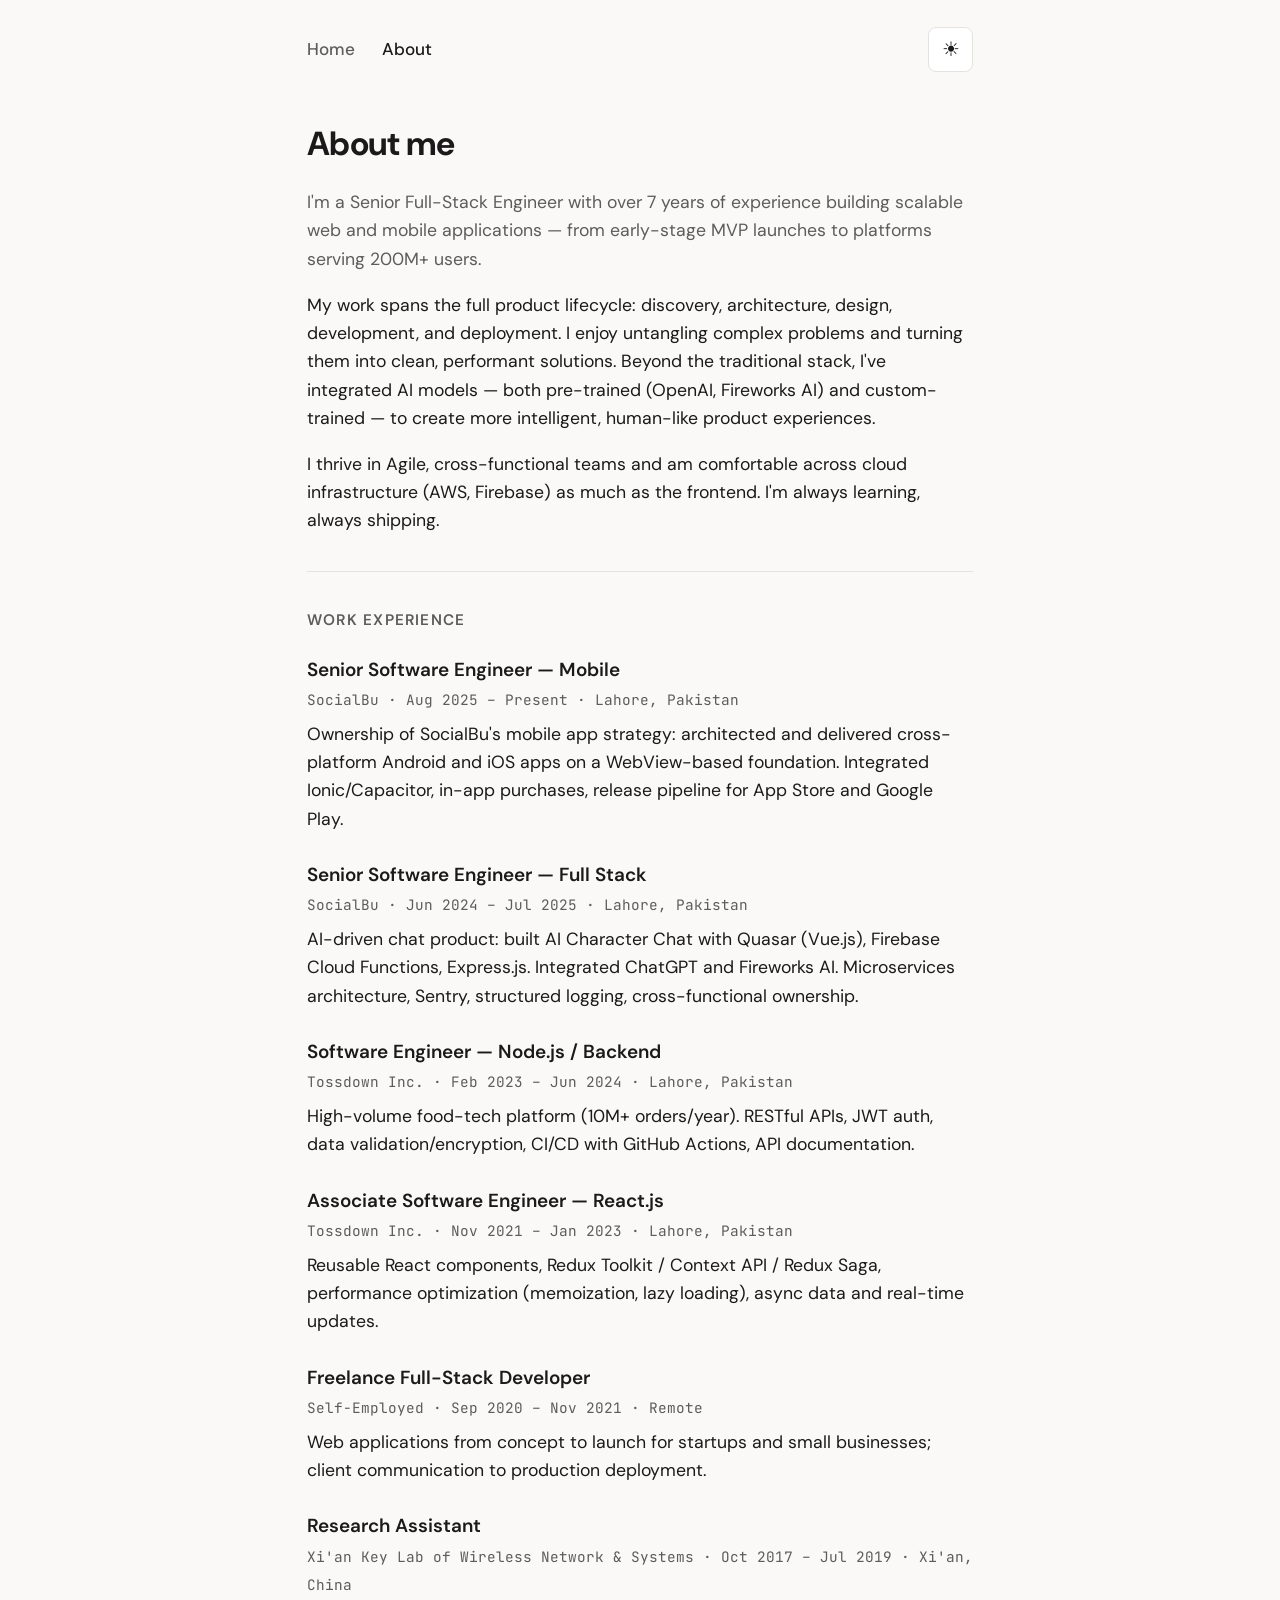
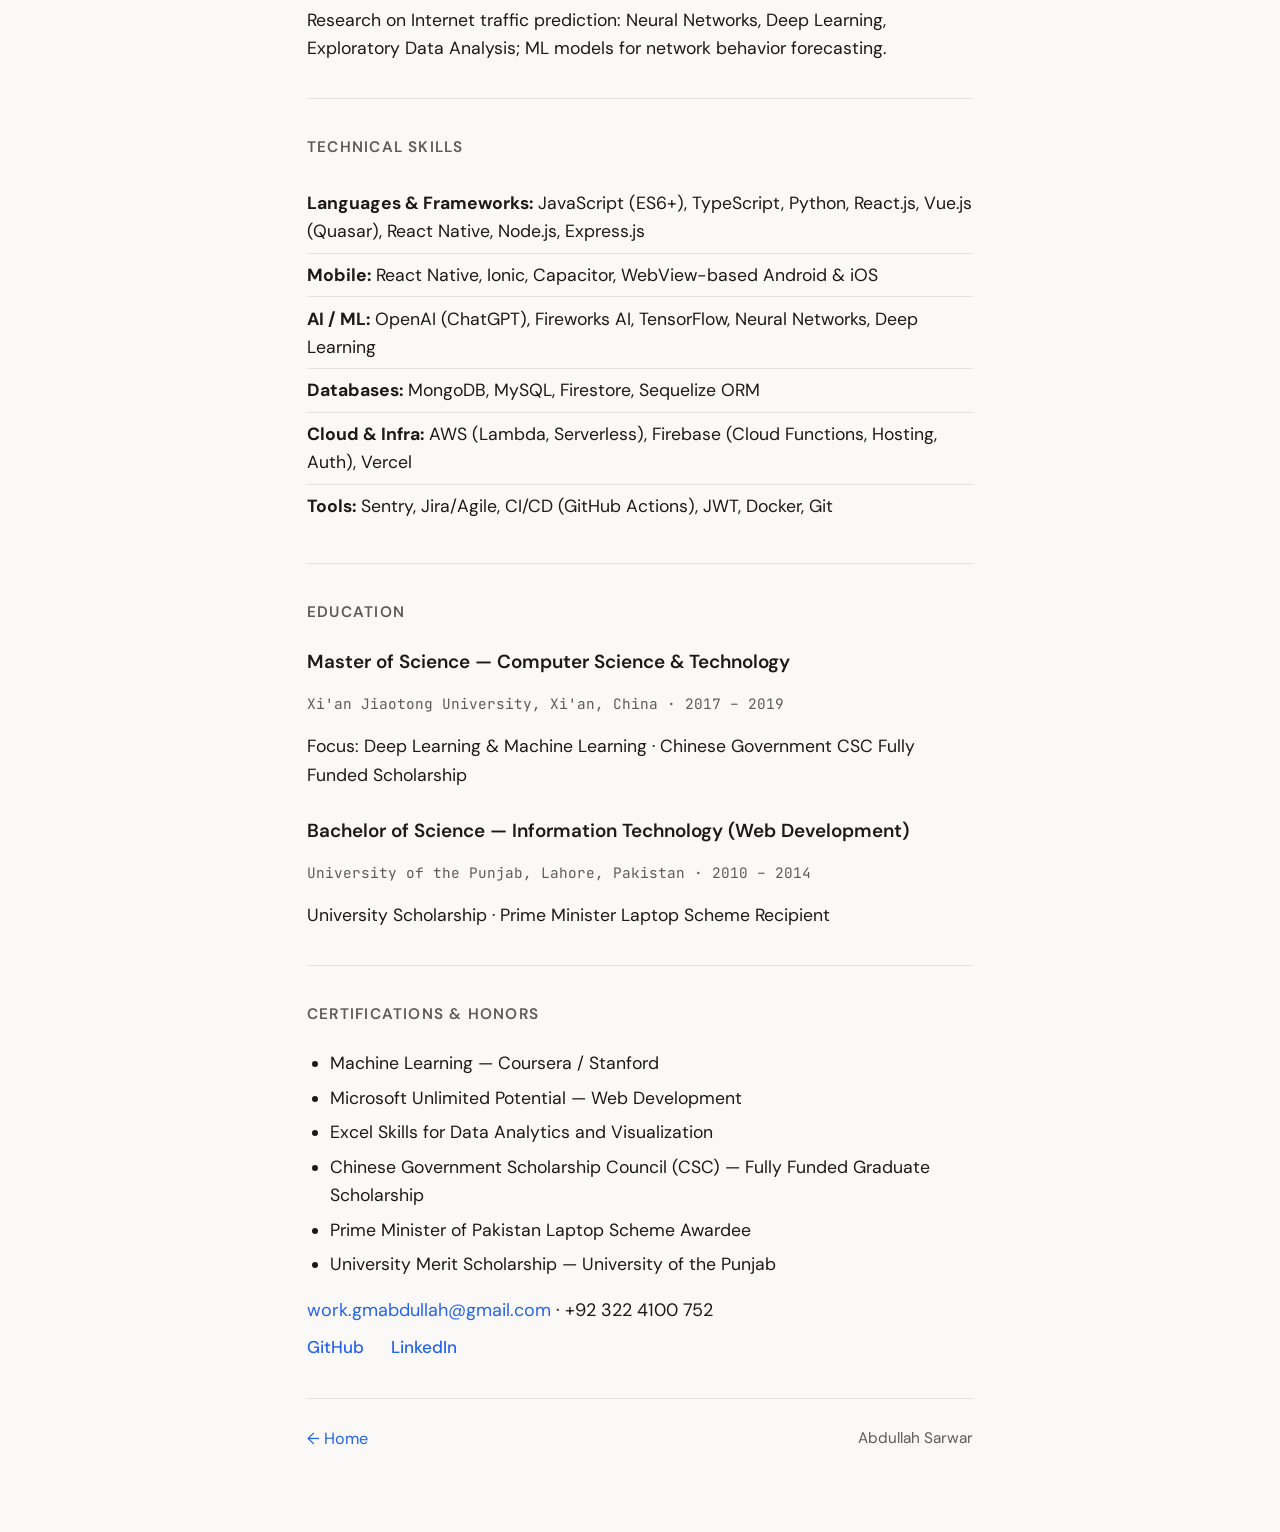
==== about.html @ 2804fb4a "html/css resume added" ====
<!DOCTYPE html>
<html lang="en">
<head>
  <meta charset="UTF-8" />
  <meta name="viewport" content="width=device-width, initial-scale=1.0" />
  <title>About — Abdullah Sarwar</title>
  <meta name="description" content="About Abdullah Sarwar — Senior Full-Stack Engineer, experience, skills, education." />
  <link rel="preconnect" href="https://fonts.googleapis.com" />
  <link rel="preconnect" href="https://fonts.gstatic.com" crossorigin />
  <link href="https://fonts.googleapis.com/css2?family=DM+Sans:ital,opsz,wght@0,9..40,400;0,9..40,500;0,9..40,600;0,9..40,700;1,9..40,400&family=JetBrains+Mono:wght@400;500&display=swap" rel="stylesheet" />
  <link rel="stylesheet" href="styles.css" />
  <script>
    (function(){var t=localStorage.getItem("theme");if(t==="dark"||t==="light")document.documentElement.setAttribute("data-theme",t);
    else if(window.matchMedia&&window.matchMedia("(prefers-color-scheme: dark)").matches)document.documentElement.setAttribute("data-theme","dark");
    else document.documentElement.setAttribute("data-theme","light");})();
  </script>
</head>
<body>
  <div class="page">
    <header class="site-header">
      <nav class="nav">
        <a href="index.html" class="nav-link">Home</a>
        <a href="about.html" class="nav-link active">About</a>
        <button type="button" class="theme-toggle" id="theme-toggle" aria-label="Toggle light/dark mode">
          <span class="theme-icon sun" aria-hidden="true">☀</span>
          <span class="theme-icon moon" aria-hidden="true">☽</span>
        </button>
      </nav>
    </header>

    <main class="main about-page">
      <section class="about-hero">
        <h1 class="about-title">About me</h1>
        <p class="about-lead">
          I'm a Senior Full-Stack Engineer with over 7 years of experience building scalable web and mobile applications — from early-stage MVP launches to platforms serving 200M+ users.
        </p>
        <p>
          My work spans the full product lifecycle: discovery, architecture, design, development, and deployment. I enjoy untangling complex problems and turning them into clean, performant solutions. Beyond the traditional stack, I've integrated AI models — both pre-trained (OpenAI, Fireworks AI) and custom-trained — to create more intelligent, human-like product experiences.
        </p>
        <p>
          I thrive in Agile, cross-functional teams and am comfortable across cloud infrastructure (AWS, Firebase) as much as the frontend. I'm always learning, always shipping.
        </p>
      </section>

      <hr class="divider" />

      <section class="experience">
        <h2 class="section-title">Work Experience</h2>

        <article class="job">
          <div class="job-header">
            <h3 class="job-title">Senior Software Engineer — Mobile</h3>
            <span class="job-meta">SocialBu · Aug 2025 – Present · Lahore, Pakistan</span>
          </div>
          <p>Ownership of SocialBu's mobile app strategy: architected and delivered cross-platform Android and iOS apps on a WebView-based foundation. Integrated Ionic/Capacitor, in-app purchases, release pipeline for App Store and Google Play.</p>
        </article>

        <article class="job">
          <div class="job-header">
            <h3 class="job-title">Senior Software Engineer — Full Stack</h3>
            <span class="job-meta">SocialBu · Jun 2024 – Jul 2025 · Lahore, Pakistan</span>
          </div>
          <p>AI-driven chat product: built AI Character Chat with Quasar (Vue.js), Firebase Cloud Functions, Express.js. Integrated ChatGPT and Fireworks AI. Microservices architecture, Sentry, structured logging, cross-functional ownership.</p>
        </article>

        <article class="job">
          <div class="job-header">
            <h3 class="job-title">Software Engineer — Node.js / Backend</h3>
            <span class="job-meta">Tossdown Inc. · Feb 2023 – Jun 2024 · Lahore, Pakistan</span>
          </div>
          <p>High-volume food-tech platform (10M+ orders/year). RESTful APIs, JWT auth, data validation/encryption, CI/CD with GitHub Actions, API documentation.</p>
        </article>

        <article class="job">
          <div class="job-header">
            <h3 class="job-title">Associate Software Engineer — React.js</h3>
            <span class="job-meta">Tossdown Inc. · Nov 2021 – Jan 2023 · Lahore, Pakistan</span>
          </div>
          <p>Reusable React components, Redux Toolkit / Context API / Redux Saga, performance optimization (memoization, lazy loading), async data and real-time updates.</p>
        </article>

        <article class="job">
          <div class="job-header">
            <h3 class="job-title">Freelance Full-Stack Developer</h3>
            <span class="job-meta">Self-Employed · Sep 2020 – Nov 2021 · Remote</span>
          </div>
          <p>Web applications from concept to launch for startups and small businesses; client communication to production deployment.</p>
        </article>

        <article class="job">
          <div class="job-header">
            <h3 class="job-title">Research Assistant</h3>
            <span class="job-meta">Xi'an Key Lab of Wireless Network & Systems · Oct 2017 – Jul 2019 · Xi'an, China</span>
          </div>
          <p>Research on Internet traffic prediction: Neural Networks, Deep Learning, Exploratory Data Analysis; ML models for network behavior forecasting.</p>
        </article>
      </section>

      <hr class="divider" />

      <section class="skills">
        <h2 class="section-title">Technical Skills</h2>
        <ul class="skills-grid">
          <li><strong>Languages & Frameworks:</strong> JavaScript (ES6+), TypeScript, Python, React.js, Vue.js (Quasar), React Native, Node.js, Express.js</li>
          <li><strong>Mobile:</strong> React Native, Ionic, Capacitor, WebView-based Android & iOS</li>
          <li><strong>AI / ML:</strong> OpenAI (ChatGPT), Fireworks AI, TensorFlow, Neural Networks, Deep Learning</li>
          <li><strong>Databases:</strong> MongoDB, MySQL, Firestore, Sequelize ORM</li>
          <li><strong>Cloud & Infra:</strong> AWS (Lambda, Serverless), Firebase (Cloud Functions, Hosting, Auth), Vercel</li>
          <li><strong>Tools:</strong> Sentry, Jira/Agile, CI/CD (GitHub Actions), JWT, Docker, Git</li>
        </ul>
      </section>

      <hr class="divider" />

      <section class="education">
        <h2 class="section-title">Education</h2>
        <article class="edu-item">
          <h3 class="edu-title">Master of Science — Computer Science & Technology</h3>
          <p class="edu-meta">Xi'an Jiaotong University, Xi'an, China · 2017 – 2019</p>
          <p>Focus: Deep Learning & Machine Learning · Chinese Government CSC Fully Funded Scholarship</p>
        </article>
        <article class="edu-item">
          <h3 class="edu-title">Bachelor of Science — Information Technology (Web Development)</h3>
          <p class="edu-meta">University of the Punjab, Lahore, Pakistan · 2010 – 2014</p>
          <p>University Scholarship · Prime Minister Laptop Scheme Recipient</p>
        </article>
      </section>

      <hr class="divider" />

      <section class="certs">
        <h2 class="section-title">Certifications & Honors</h2>
        <ul class="certs-list">
          <li>Machine Learning — Coursera / Stanford</li>
          <li>Microsoft Unlimited Potential — Web Development</li>
          <li>Excel Skills for Data Analytics and Visualization</li>
          <li>Chinese Government Scholarship Council (CSC) — Fully Funded Graduate Scholarship</li>
          <li>Prime Minister of Pakistan Laptop Scheme Awardee</li>
          <li>University Merit Scholarship — University of the Punjab</li>
        </ul>
      </section>

      <section class="contact-about">
        <p><a href="mailto:work.gmabdullah@gmail.com">work.gmabdullah@gmail.com</a> · +92 322 4100 752</p>
        <div class="social-links">
          <a href="https://github.com/gMabdullah" target="_blank" rel="noopener noreferrer">GitHub</a>
          <a href="https://linkedin.com/in/abdullahsarwar" target="_blank" rel="noopener noreferrer">LinkedIn</a>
        </div>
      </section>
    </main>

    <footer class="site-footer">
      <a href="index.html" class="footer-back">← Home</a>
      <p class="footer-credit">Abdullah Sarwar</p>
    </footer>
  </div>
  <script src="script.js"></script>
</body>
</html>
---- styles.css ----
/* ----- Variables ----- */
:root {
  --bg: #faf9f7;
  --surface: #ffffff;
  --text: #1a1a1a;
  --text-muted: #5c5c5c;
  --accent: #2563eb;
  --accent-hover: #1d4ed8;
  --border: #e5e3e0;
  --divider: #e5e3e0;
  --link: #2563eb;
  --link-visited: #4338ca;
}

[data-theme="dark"] {
  --bg: #0f0f0f;
  --surface: #181818;
  --text: #f0f0f0;
  --text-muted: #a0a0a0;
  --accent: #60a5fa;
  --accent-hover: #93c5fd;
  --border: #2a2a2a;
  --divider: #2a2a2a;
  --link: #60a5fa;
  --link-visited: #a78bfa;
}

/* ----- Base ----- */
*,
*::before,
*::after {
  box-sizing: border-box;
}

html {
  font-size: 18px;
  -webkit-font-smoothing: antialiased;
}

body {
  margin: 0;
  font-family: "DM Sans", system-ui, sans-serif;
  background: var(--bg);
  color: var(--text);
  line-height: 1.6;
  min-height: 100vh;
}

.page {
  min-height: 100vh;
  display: flex;
  flex-direction: column;
  max-width: 720px;
  margin: 0 auto;
  padding: 0 1.5rem 3rem;
}

/* ----- Header ----- */
.site-header {
  padding: 1.5rem 0;
}

.nav {
  display: flex;
  align-items: center;
  gap: 1.5rem;
  flex-wrap: wrap;
}

.nav-link {
  color: var(--text-muted);
  text-decoration: none;
  font-weight: 500;
  font-size: 0.95rem;
}

.nav-link:hover {
  color: var(--text);
}

.nav-link.active {
  color: var(--text);
}

.theme-toggle {
  margin-left: auto;
  width: 2.5rem;
  height: 2.5rem;
  border: 1px solid var(--border);
  border-radius: 8px;
  background: var(--surface);
  color: var(--text);
  cursor: pointer;
  display: flex;
  align-items: center;
  justify-content: center;
  font-size: 1.1rem;
  transition: background 0.2s, border-color 0.2s;
}

.theme-toggle:hover {
  background: var(--border);
}

.theme-icon {
  display: none;
}

.theme-icon.sun {
  display: block;
}

[data-theme="dark"] .theme-icon.sun {
  display: none;
}

[data-theme="dark"] .theme-icon.moon {
  display: block;
}

/* ----- Main ----- */
.main {
  flex: 1;
  padding: 0.5rem 0 2rem;
}

/* ----- Hero ----- */
.hero {
  padding: 0.5rem 0 1rem;
}

.hero-title {
  font-size: clamp(1.75rem, 4vw, 2.25rem);
  font-weight: 700;
  margin: 0 0 0.75rem;
  letter-spacing: -0.02em;
  line-height: 1.25;
}

.hero-title .name {
  color: var(--accent);
}

.hero-tagline {
  font-size: 1.05rem;
  color: var(--text-muted);
  margin: 0 0 1.25rem;
  max-width: 56ch;
}

.social-links {
  display: flex;
  flex-wrap: wrap;
  gap: 1rem 1.5rem;
}

.social-links a {
  color: var(--link);
  text-decoration: none;
  font-weight: 500;
  font-size: 0.95rem;
}

.social-links a:hover {
  text-decoration: underline;
}

/* ----- Divider ----- */
.divider {
  border: none;
  border-top: 1px solid var(--divider);
  margin: 2rem 0;
}

/* ----- Section title ----- */
.section-title {
  font-size: 0.85rem;
  font-weight: 600;
  text-transform: uppercase;
  letter-spacing: 0.08em;
  color: var(--text-muted);
  margin: 0 0 1.25rem;
}

/* ----- Projects ----- */
.projects .project + .project {
  margin-top: 1.75rem;
}

.project-header {
  display: flex;
  flex-wrap: wrap;
  align-items: baseline;
  gap: 0.5rem 1rem;
  margin-bottom: 0.35rem;
}

.project-title {
  font-size: 1.1rem;
  font-weight: 600;
  margin: 0;
}

.project-time {
  font-family: "JetBrains Mono", monospace;
  font-size: 0.8rem;
  color: var(--text-muted);
}

.project-desc {
  margin: 0 0 0.5rem;
  font-size: 0.95rem;
  color: var(--text-muted);
}

.project-links {
  display: flex;
  flex-wrap: wrap;
  gap: 0.75rem 1.25rem;
}

.project-links a {
  color: var(--link);
  text-decoration: none;
  font-size: 0.9rem;
}

.project-links a:hover {
  text-decoration: underline;
}

/* ----- GitHub chart ----- */
.github-activity {
  margin-top: 0.5rem;
}

.chart-wrap {
  border-radius: 12px;
  overflow: hidden;
  background: var(--surface);
  border: 1px solid var(--border);
  padding: 1rem;
}

.github-chart-img {
  width: 100%;
  height: auto;
  display: block;
}

/* ----- About page ----- */
.about-page .about-hero {
  padding: 0.5rem 0 0;
}

.about-title {
  font-size: clamp(1.5rem, 3vw, 1.85rem);
  font-weight: 700;
  margin: 0 0 1rem;
  letter-spacing: -0.02em;
}

.about-lead {
  font-size: 1.05rem;
  color: var(--text-muted);
  margin: 0 0 1rem;
}

.about-hero p,
.experience p,
.skills,
.education,
.certs {
  margin: 0 0 1rem;
  font-size: 0.98rem;
}

.job + .job,
.edu-item + .edu-item {
  margin-top: 1.5rem;
}

.job-header,
.edu-item .edu-title {
  margin-bottom: 0.35rem;
}

.job-title,
.edu-title {
  font-size: 1.05rem;
  font-weight: 600;
  margin: 0;
}

.job-meta,
.edu-meta {
  font-family: "JetBrains Mono", monospace;
  font-size: 0.8rem;
  color: var(--text-muted);
}

.skills-grid {
  list-style: none;
  padding: 0;
  margin: 0;
}

.skills-grid li {
  padding: 0.4rem 0;
  border-bottom: 1px solid var(--border);
}

.skills-grid li:last-child {
  border-bottom: none;
}

.certs-list {
  padding-left: 1.25rem;
  margin: 0;
}

.certs-list li {
  margin-bottom: 0.35rem;
}

.contact-about {
  margin-top: 1rem;
}

.contact-about p {
  margin: 0 0 0.5rem;
}

.contact-about a {
  color: var(--link);
  text-decoration: none;
}

.contact-about a:hover {
  text-decoration: underline;
}

/* ----- Footer ----- */
.site-footer {
  padding: 1.5rem 0;
  border-top: 1px solid var(--divider);
  display: flex;
  flex-wrap: wrap;
  align-items: center;
  gap: 1rem;
  justify-content: space-between;
}

.footer-credit {
  font-size: 0.85rem;
  color: var(--text-muted);
  margin: 0;
}

.footer-back {
  color: var(--link);
  text-decoration: none;
  font-size: 0.9rem;
}

.footer-back:hover {
  text-decoration: underline;
}

/* ----- Links (global) ----- */
a {
  color: var(--link);
}

a:visited {
  color: var(--link-visited);
}
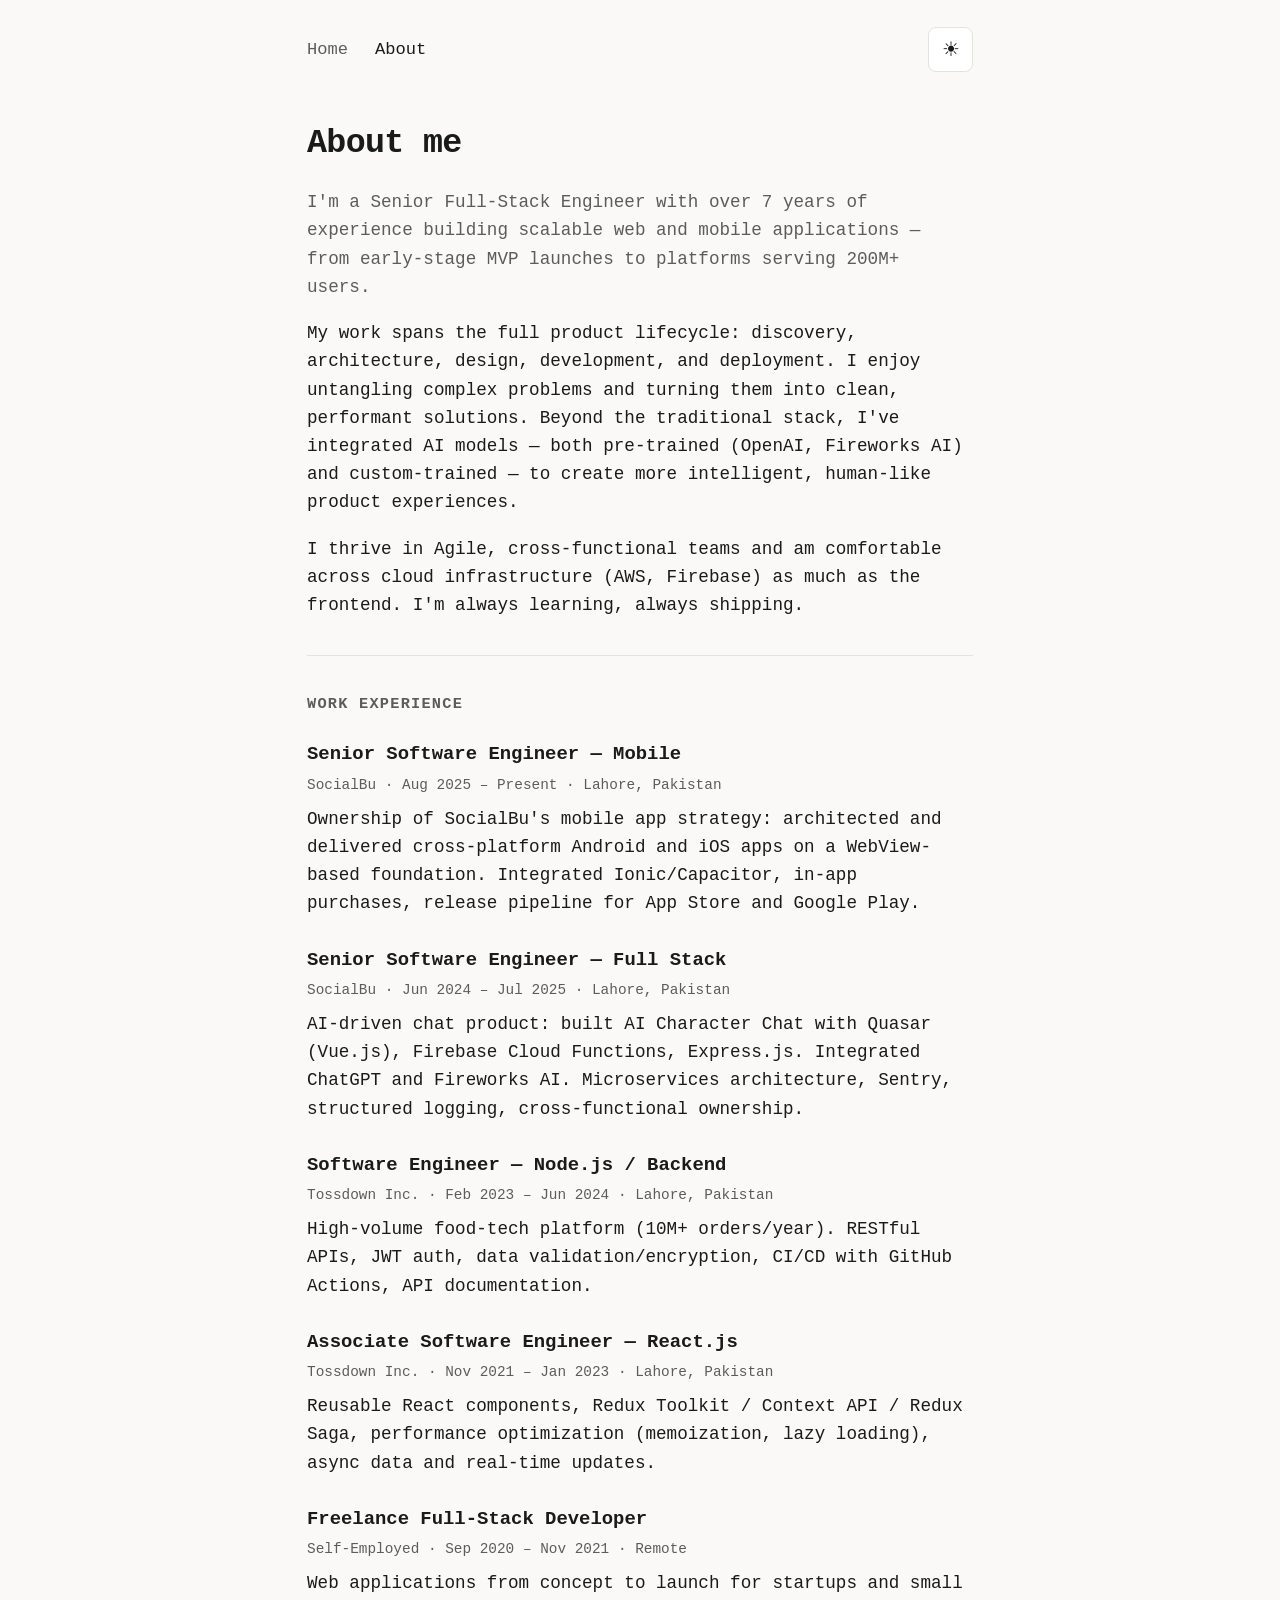
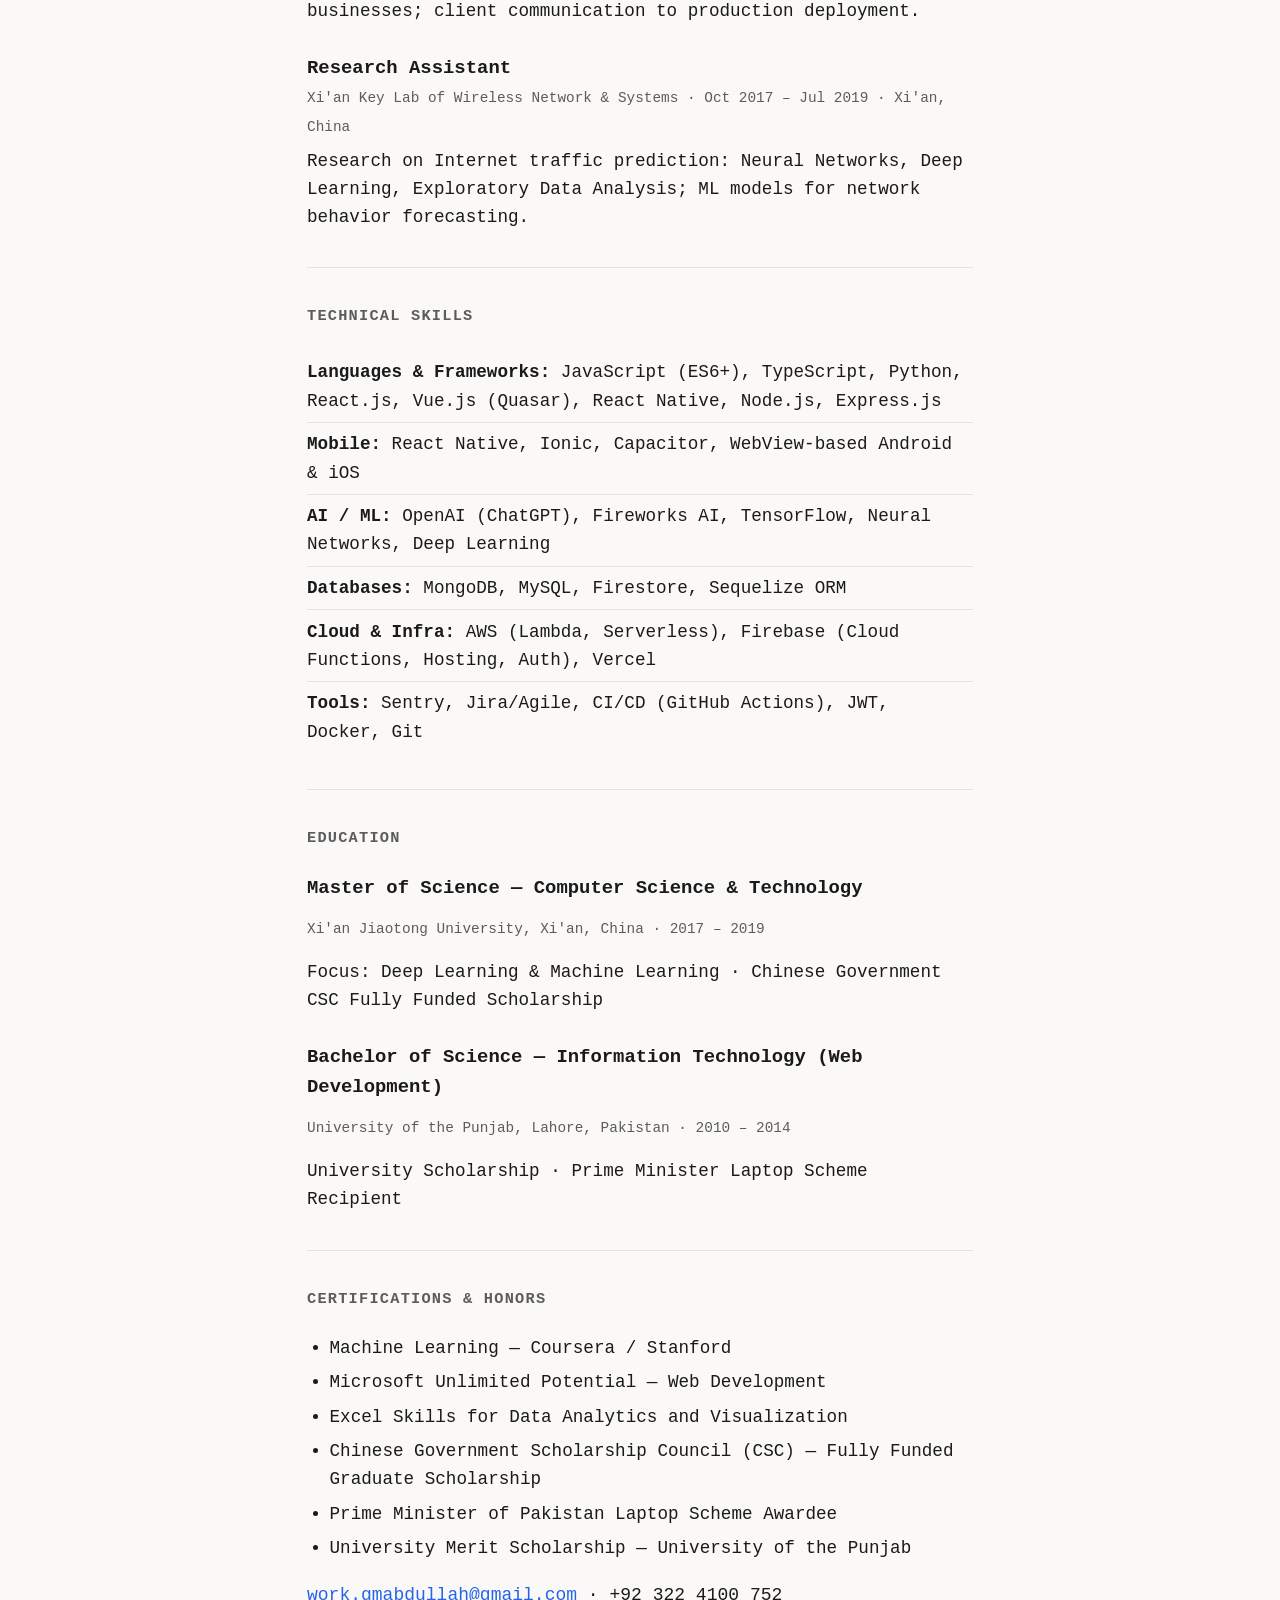
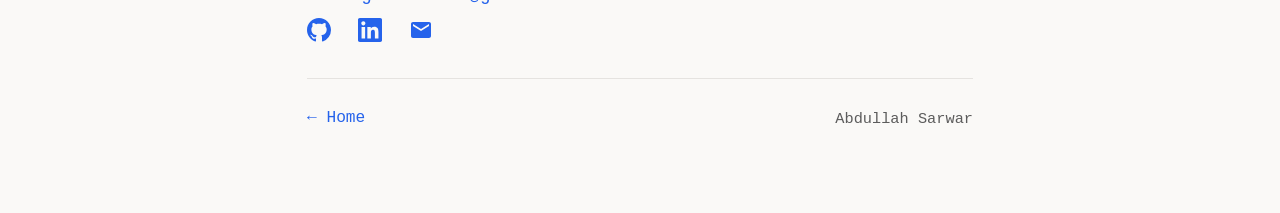
==== commit e12faa68: "icons added" ====
--- a/about.html
+++ b/about.html
@@ -16,6 +16,13 @@
   </script>
 </head>
 <body>
+  <svg aria-hidden="true" style="position:absolute;width:0;height:0;" xmlns="http://www.w3.org/2000/svg">
+    <symbol id="icon-github" viewBox="0 0 24 24" fill="currentColor"><path d="M12 0C5.37 0 0 5.37 0 12c0 5.31 3.435 9.795 8.205 11.385.6.105.825-.255.825-.57 0-.285-.015-1.23-.015-2.235-3.015.555-3.795-.735-4.035-1.41-.135-.345-.72-1.41-1.23-1.695-.42-.225-1.02-.78-.015-.795.945-.015 1.62.87 1.845 1.23 1.08 1.815 2.805 1.305 3.495.99.105-.78.42-1.305.765-1.605-2.67-.3-5.46-1.335-5.46-5.925 0-1.305.465-2.385 1.23-3.225-.12-.3-.54-1.53.12-3.18 0 0 1.005-.315 3.3 1.23.96-.27 1.98-.405 3-.405s2.04.135 3 .405c2.295-1.56 3.3-1.23 3.3-1.23.66 1.65.24 2.88.12 3.18.765.84 1.23 1.905 1.23 3.225 0 4.605-2.805 5.625-5.475 5.925.435.375.81 1.095.81 2.22 0 1.605-.015 2.895-.015 3.3 0 .315.225.69.825.57A12.02 12.02 0 0024 12c0-6.63-5.37-12-12-12z"/></symbol>
+    <symbol id="icon-linkedin" viewBox="0 0 24 24" fill="currentColor"><path d="M20.447 20.452h-3.554v-5.569c0-1.328-.027-3.037-1.852-3.037-1.853 0-2.136 1.445-2.136 2.939v5.667H9.351V9h3.414v1.561h.046c.477-.9 1.637-1.85 3.37-1.85 3.601 0 4.267 2.37 4.267 5.455v6.286zM5.337 7.433c-1.144 0-2.063-.926-2.063-2.065 0-1.138.92-2.063 2.063-2.063 1.14 0 2.064.925 2.064 2.063 0 1.139-.925 2.065-2.064 2.065zm1.782 13.019H3.555V9h3.564v11.452zM22.225 0H1.771C.792 0 0 .774 0 1.729v20.542C0 23.227.792 24 1.771 24h20.451C23.2 24 24 23.227 24 22.271V1.729C24 .774 23.2 0 22.222 0h.003z"/></symbol>
+    <symbol id="icon-email" viewBox="0 0 24 24" fill="currentColor"><path d="M20 4H4c-1.1 0-1.99.9-1.99 2L2 18c0 1.1.9 2 2 2h16c1.1 0 2-.9 2-2V6c0-1.1-.9-2-2-2zm0 4l-8 5-8-5V6l8 5 8-5v2z"/></symbol>
+    <symbol id="icon-google-play" viewBox="0 0 24 24" fill="currentColor"><path d="M3 20.5v-17c0-.59.34-1.11.84-1.35L13.69 12l-9.85 9.85c-.5-.25-.84-.76-.84-1.35zm13.81-5.38L6.05 21.34l14.14-14.14-3.38 3.38zm3.35-4.31c.34.27.59.69.59 1.19s-.21.91-.59 1.19l-2.81 1.42L15.55 12l1.79-1.79 2.82 1.42zM6.05 2.66l10.76 10.76-3.38 3.38L2.84 3.81 6.05 2.66z"/></symbol>
+    <symbol id="icon-app-store" viewBox="0 0 24 24" fill="currentColor"><path d="M18.71 19.5c-.83 1.24-1.71 2.45-3.05 2.47-1.34.03-1.77-.79-3.29-.79-1.53 0-2 .77-3.27.82-1.31.05-2.3-1.32-3.14-2.53C4.25 17 2.94 12.45 4.7 9.39c.87-1.52 2.43-2.48 4.12-2.51 1.28-.02 2.5.87 3.29.87.78 0 2.26-1.07 3.81-.91.65.03 2.47.26 3.64 1.98-.09.06-2.17 1.28-2.15 3.81.03 3.02 2.65 4.03 2.68 4.04-.03.07-.42 1.44-1.38 2.83M13 3.5c.73-.83 1.94-1.46 2.94-1.5.13 1.17-.34 2.35-1.04 3.19-.69.85-1.83 1.51-2.95 1.42-.15-1.15.41-2.35 1.05-3.11z"/></symbol>
+  </svg>
   <div class="page">
     <header class="site-header">
       <nav class="nav">
@@ -143,8 +150,9 @@
       <section class="contact-about">
         <p><a href="mailto:work.gmabdullah@gmail.com">work.gmabdullah@gmail.com</a> · +92 322 4100 752</p>
         <div class="social-links">
-          <a href="https://github.com/gMabdullah" target="_blank" rel="noopener noreferrer">GitHub</a>
-          <a href="https://linkedin.com/in/abdullahsarwar" target="_blank" rel="noopener noreferrer">LinkedIn</a>
+          <a href="https://github.com/gMabdullah" target="_blank" rel="noopener noreferrer" class="social-link-icon" aria-label="GitHub"><svg class="icon" aria-hidden="true" width="24" height="24"><use href="#icon-github"/></svg></a>
+          <a href="https://linkedin.com/in/abdullahsarwar" target="_blank" rel="noopener noreferrer" class="social-link-icon" aria-label="LinkedIn"><svg class="icon" aria-hidden="true" width="24" height="24"><use href="#icon-linkedin"/></svg></a>
+          <a href="mailto:work.gmabdullah@gmail.com" class="social-link-icon" aria-label="Email"><svg class="icon" aria-hidden="true" width="24" height="24"><use href="#icon-email"/></svg></a>
         </div>
       </section>
     </main>
--- a/styles.css
+++ b/styles.css
@@ -39,7 +39,7 @@
 
 body {
   margin: 0;
-  font-family: "DM Sans", system-ui, sans-serif;
+  font-family: ui-monospace, SFMono-Regular, Menlo, Monaco, Consolas, "Liberation Mono", "Courier New", monospace;
   background: var(--bg);
   color: var(--text);
   line-height: 1.6;
@@ -152,6 +152,7 @@
   display: flex;
   flex-wrap: wrap;
   gap: 1rem 1.5rem;
+  align-items: center;
 }
 
 .social-links a {
@@ -163,6 +164,25 @@
 
 .social-links a:hover {
   text-decoration: underline;
+}
+
+.social-link-icon {
+  display: inline-flex;
+  align-items: center;
+  justify-content: center;
+  color: var(--link);
+  transition: color 0.2s, transform 0.2s;
+}
+
+.social-link-icon:hover {
+  color: var(--accent-hover);
+  text-decoration: none;
+  transform: translateY(-1px);
+}
+
+.social-link-icon .icon {
+  fill: currentColor;
+  flex-shrink: 0;
 }
 
 /* ----- Divider ----- */
@@ -202,7 +222,6 @@
 }
 
 .project-time {
-  font-family: "JetBrains Mono", monospace;
   font-size: 0.8rem;
   color: var(--text-muted);
 }
@@ -217,6 +236,7 @@
   display: flex;
   flex-wrap: wrap;
   gap: 0.75rem 1.25rem;
+  align-items: center;
 }
 
 .project-links a {
@@ -227,6 +247,25 @@
 
 .project-links a:hover {
   text-decoration: underline;
+}
+
+.project-link-icon {
+  display: inline-flex;
+  align-items: center;
+  justify-content: center;
+  color: var(--link);
+  transition: color 0.2s, transform 0.2s;
+}
+
+.project-link-icon:hover {
+  color: var(--accent-hover);
+  text-decoration: none;
+  transform: translateY(-1px);
+}
+
+.project-link-icon .icon {
+  fill: currentColor;
+  flex-shrink: 0;
 }
 
 /* ----- GitHub chart ----- */
@@ -294,7 +333,6 @@
 
 .job-meta,
 .edu-meta {
-  font-family: "JetBrains Mono", monospace;
   font-size: 0.8rem;
   color: var(--text-muted);
 }
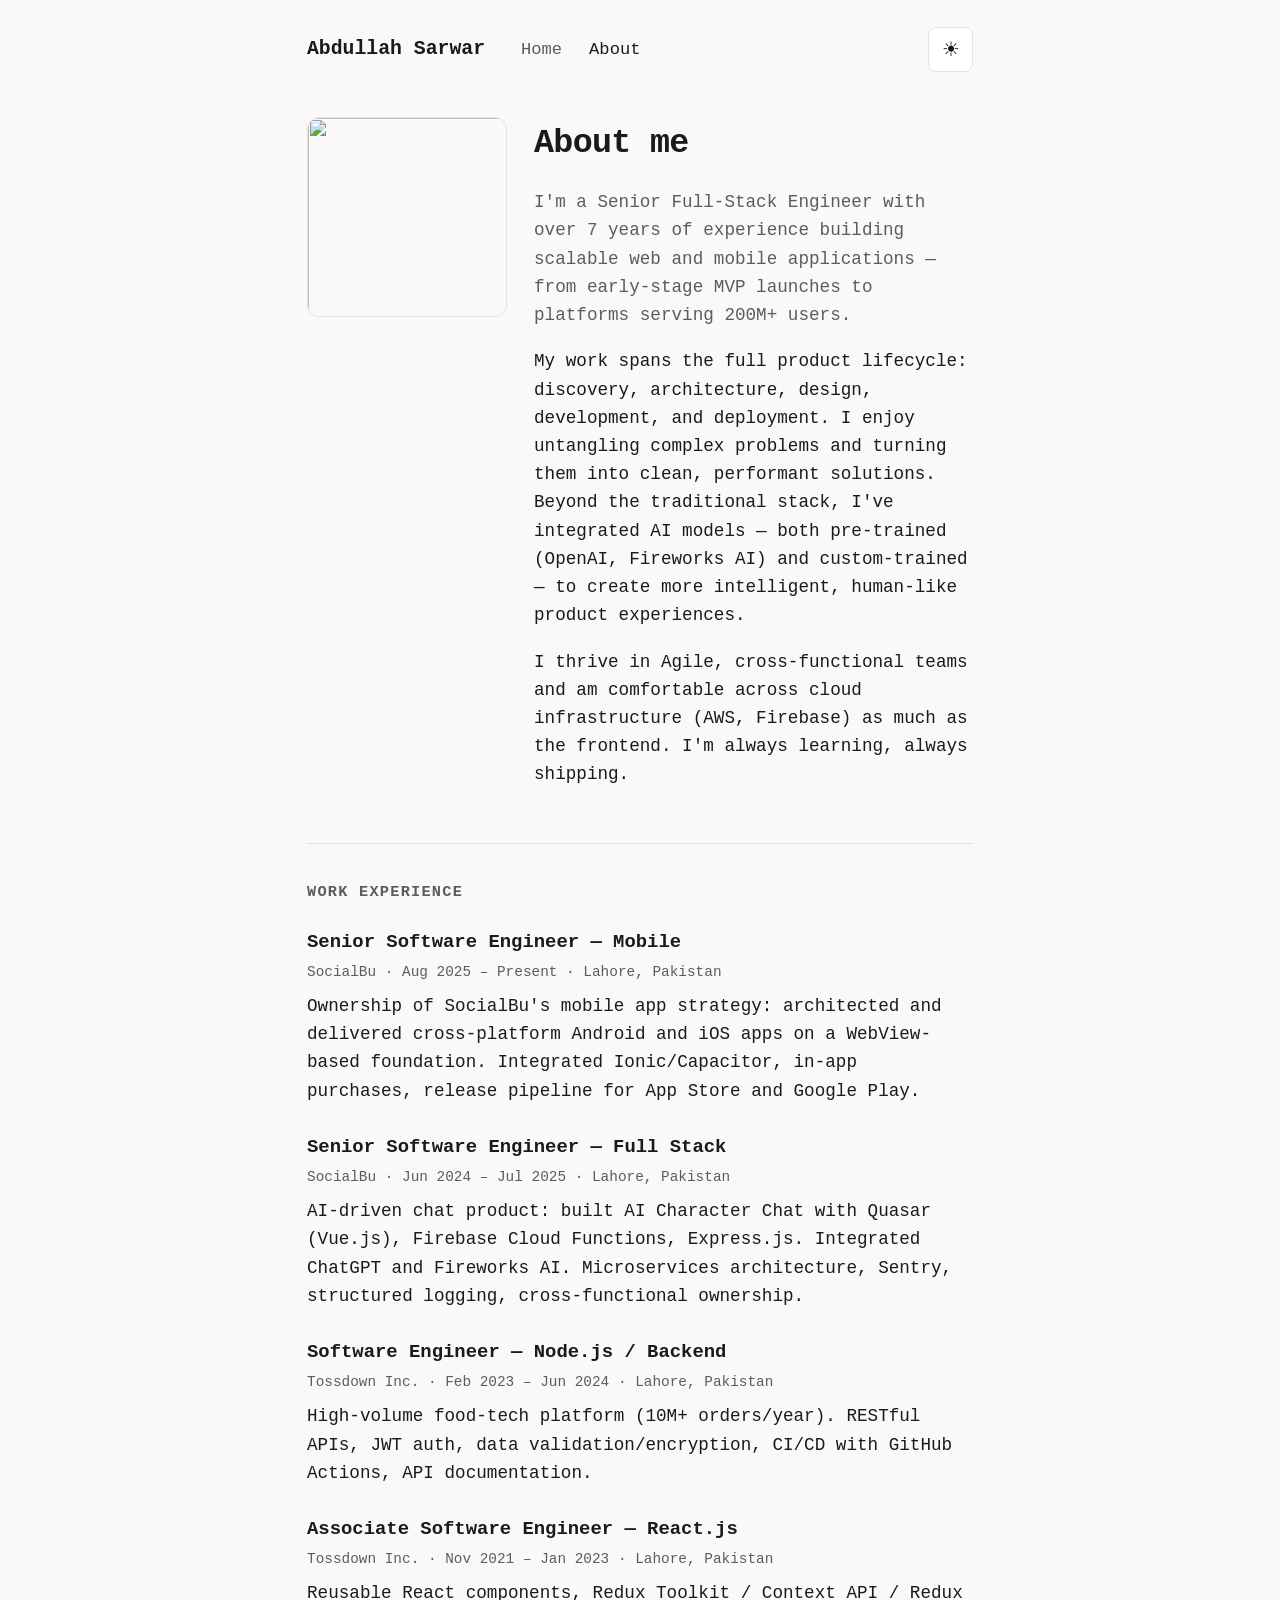
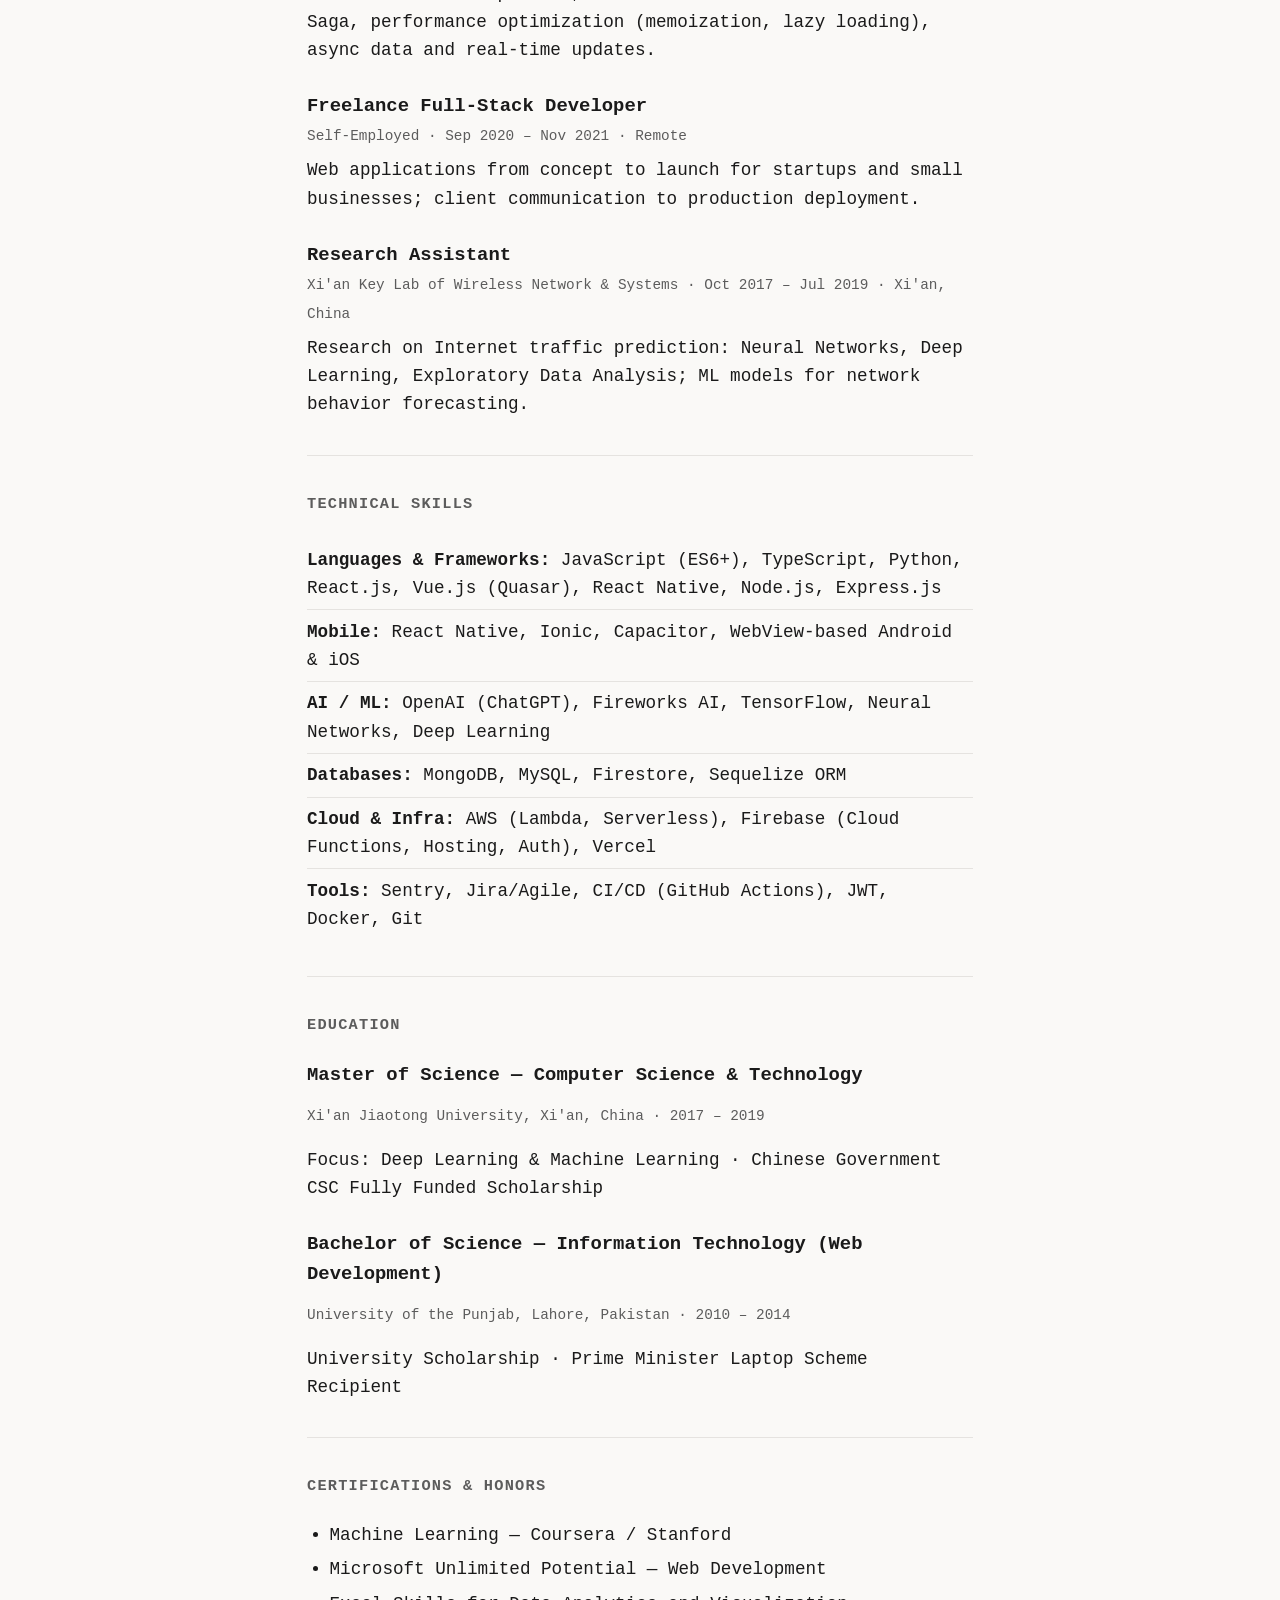
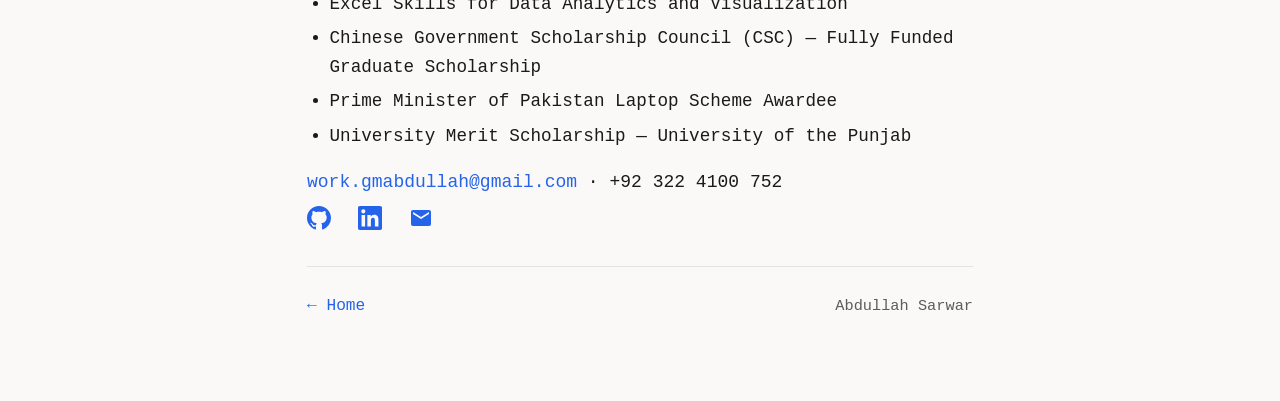
==== commit 891cb662: "avatar added" ====
--- a/about.html
+++ b/about.html
@@ -26,6 +26,7 @@
   <div class="page">
     <header class="site-header">
       <nav class="nav">
+        <a href="index.html" class="nav-brand">Abdullah Sarwar</a>
         <a href="index.html" class="nav-link">Home</a>
         <a href="about.html" class="nav-link active">About</a>
         <button type="button" class="theme-toggle" id="theme-toggle" aria-label="Toggle light/dark mode">
@@ -37,6 +38,8 @@
 
     <main class="main about-page">
       <section class="about-hero">
+        <img class="avatar" src="https://avatars.githubusercontent.com/u/14031680?v=4" alt="" width="200" height="200" />
+        <div class="about-hero-content">
         <h1 class="about-title">About me</h1>
         <p class="about-lead">
           I'm a Senior Full-Stack Engineer with over 7 years of experience building scalable web and mobile applications — from early-stage MVP launches to platforms serving 200M+ users.
@@ -47,6 +50,7 @@
         <p>
           I thrive in Agile, cross-functional teams and am comfortable across cloud infrastructure (AWS, Firebase) as much as the frontend. I'm always learning, always shipping.
         </p>
+        </div>
       </section>
 
       <hr class="divider" />
--- a/styles.css
+++ b/styles.css
@@ -67,11 +67,27 @@
   flex-wrap: wrap;
 }
 
+.nav-brand {
+  color: var(--text);
+  text-decoration: none;
+  font-weight: 700;
+  font-size: 1.1rem;
+  margin-right: 0.5rem;
+}
+
+.nav-brand:hover {
+  color: var(--accent);
+}
+
 .nav-link {
   color: var(--text-muted);
   text-decoration: none;
   font-weight: 500;
   font-size: 0.95rem;
+}
+
+.nav-link:first-of-type {
+  margin-left: auto;
 }
 
 .nav-link:hover {
@@ -127,6 +143,24 @@
 /* ----- Hero ----- */
 .hero {
   padding: 0.5rem 0 1rem;
+  display: flex;
+  flex-wrap: wrap;
+  gap: 1.5rem;
+  align-items: flex-start;
+}
+
+.avatar {
+  width: 200px;
+  height: 200px;
+  border-radius: 12px;
+  object-fit: cover;
+  flex-shrink: 0;
+  border: 1px solid var(--border);
+}
+
+.hero-content {
+  flex: 1;
+  min-width: 0;
 }
 
 .hero-title {
@@ -290,6 +324,15 @@
 /* ----- About page ----- */
 .about-page .about-hero {
   padding: 0.5rem 0 0;
+  display: flex;
+  flex-wrap: wrap;
+  gap: 1.5rem;
+  align-items: flex-start;
+}
+
+.about-hero-content {
+  flex: 1;
+  min-width: 0;
 }
 
 .about-title {
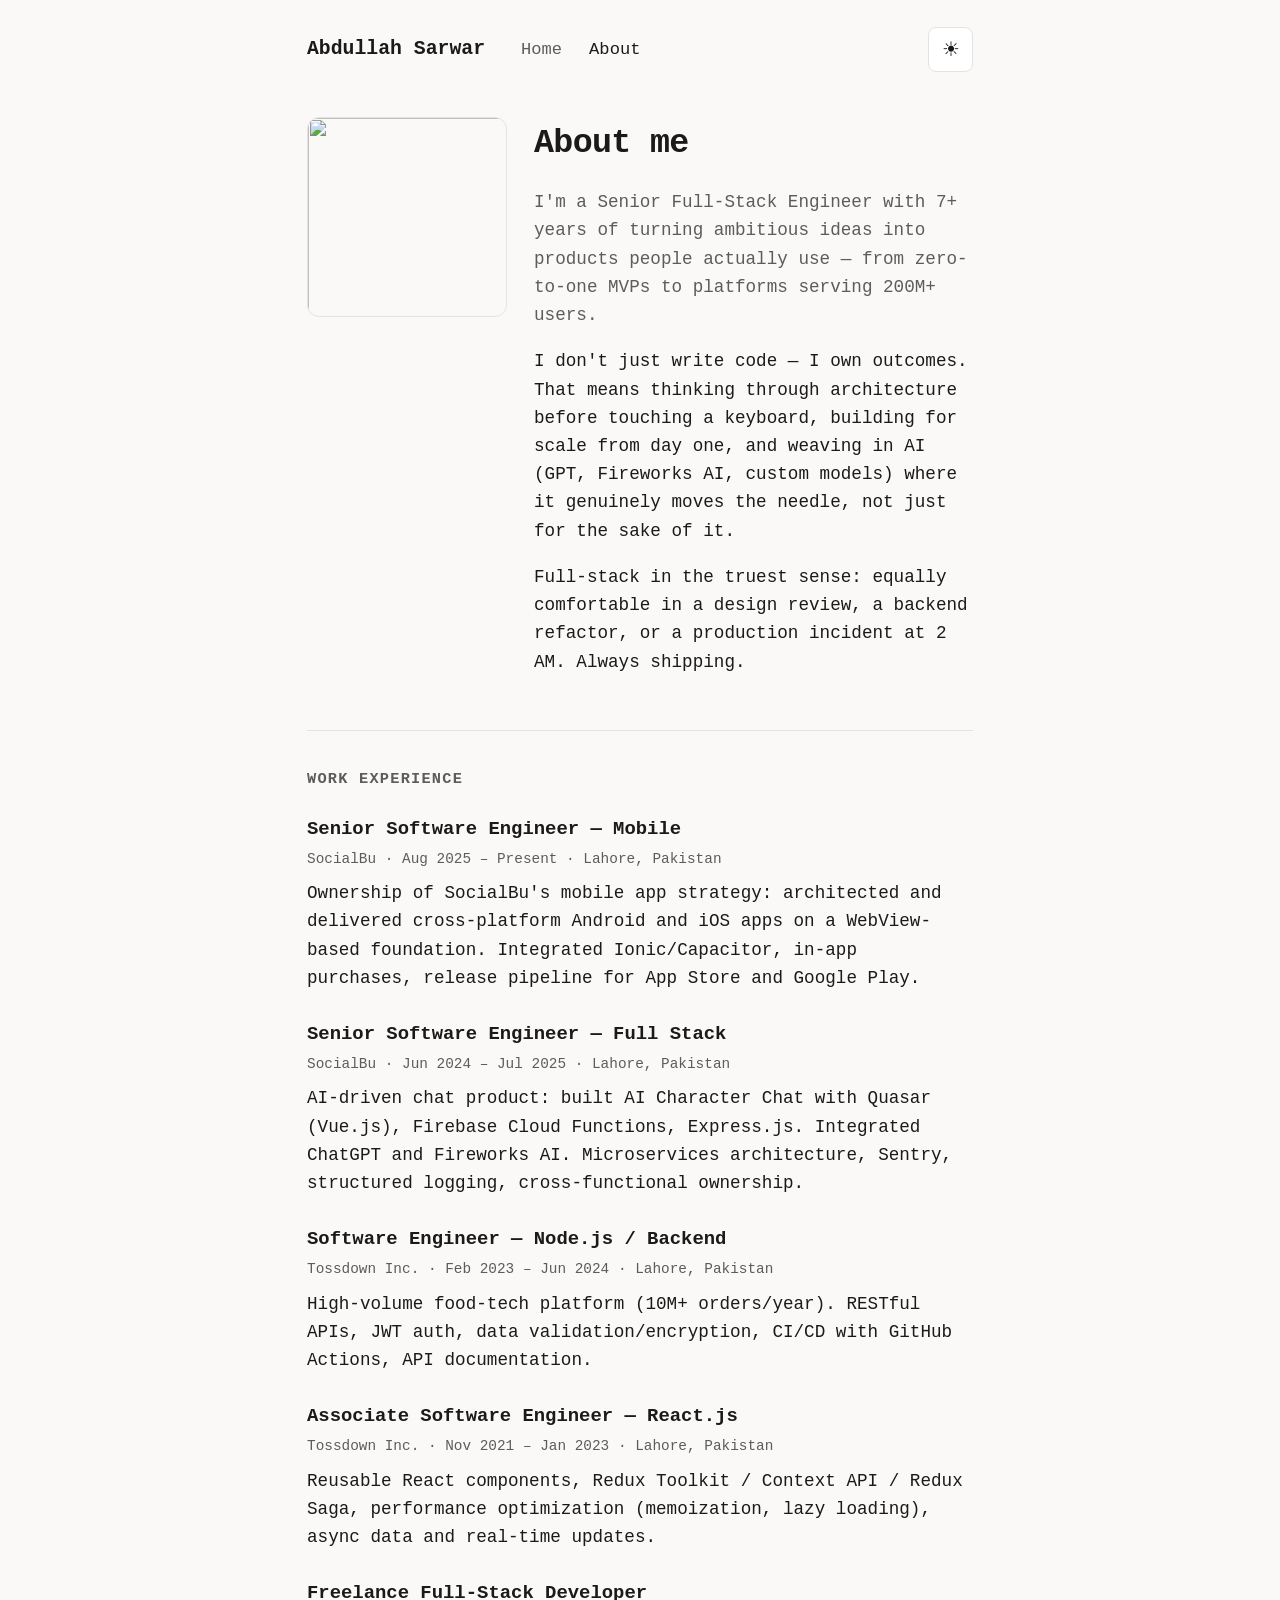
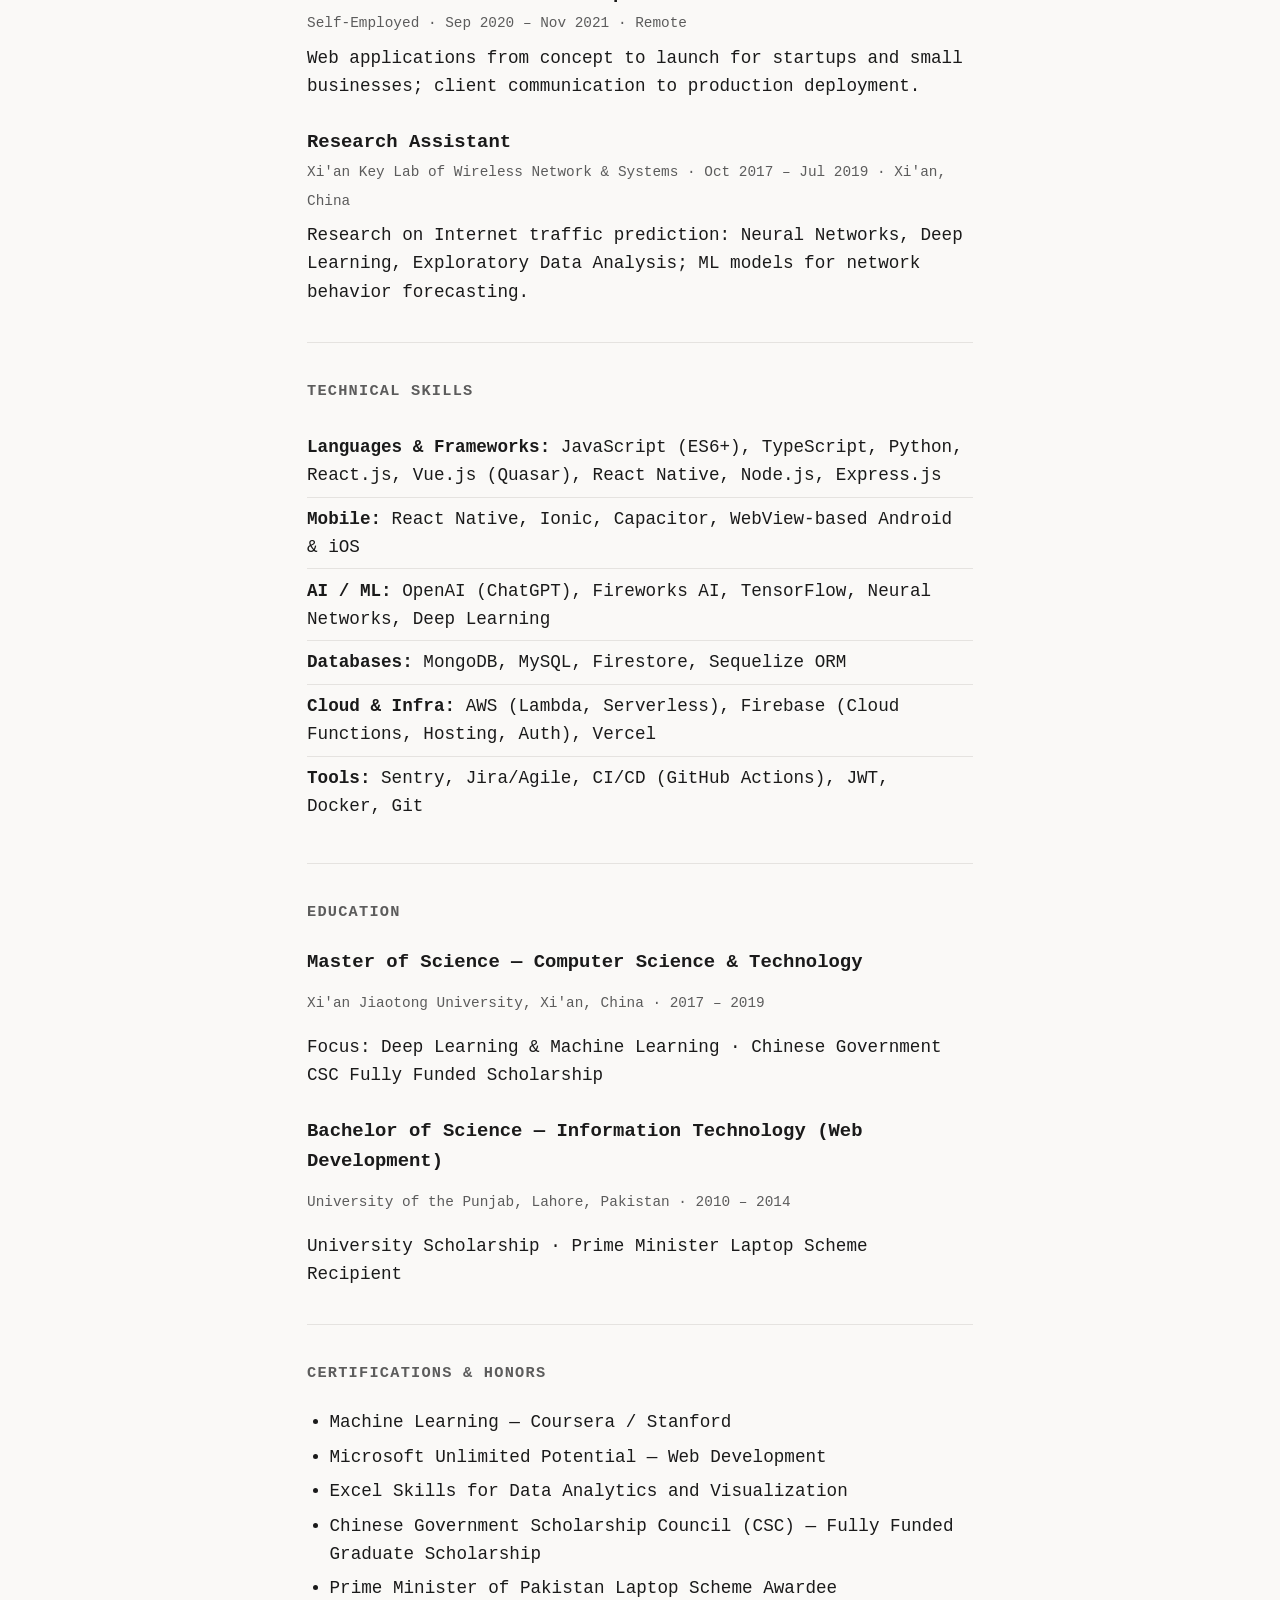
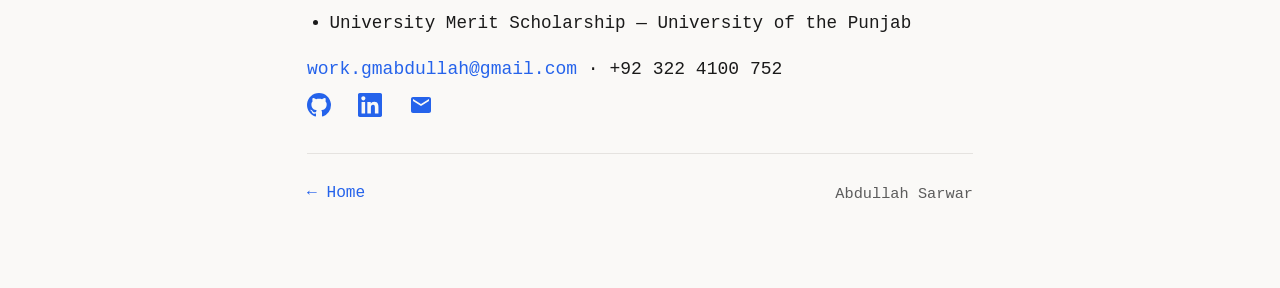
==== commit aa24c280: "Sharpen about section copy — tighter, more compelling bio Co-Authored-By: Claude Sonnet 4.6 <noreply" ====
--- a/about.html
+++ b/about.html
@@ -42,13 +42,13 @@
         <div class="about-hero-content">
         <h1 class="about-title">About me</h1>
         <p class="about-lead">
-          I'm a Senior Full-Stack Engineer with over 7 years of experience building scalable web and mobile applications — from early-stage MVP launches to platforms serving 200M+ users.
+          I'm a Senior Full-Stack Engineer with 7+ years of turning ambitious ideas into products people actually use — from zero-to-one MVPs to platforms serving 200M+ users.
         </p>
         <p>
-          My work spans the full product lifecycle: discovery, architecture, design, development, and deployment. I enjoy untangling complex problems and turning them into clean, performant solutions. Beyond the traditional stack, I've integrated AI models — both pre-trained (OpenAI, Fireworks AI) and custom-trained — to create more intelligent, human-like product experiences.
+          I don't just write code — I own outcomes. That means thinking through architecture before touching a keyboard, building for scale from day one, and weaving in AI (GPT, Fireworks AI, custom models) where it genuinely moves the needle, not just for the sake of it.
         </p>
         <p>
-          I thrive in Agile, cross-functional teams and am comfortable across cloud infrastructure (AWS, Firebase) as much as the frontend. I'm always learning, always shipping.
+          Full-stack in the truest sense: equally comfortable in a design review, a backend refactor, or a production incident at 2 AM. Always shipping.
         </p>
         </div>
       </section>
